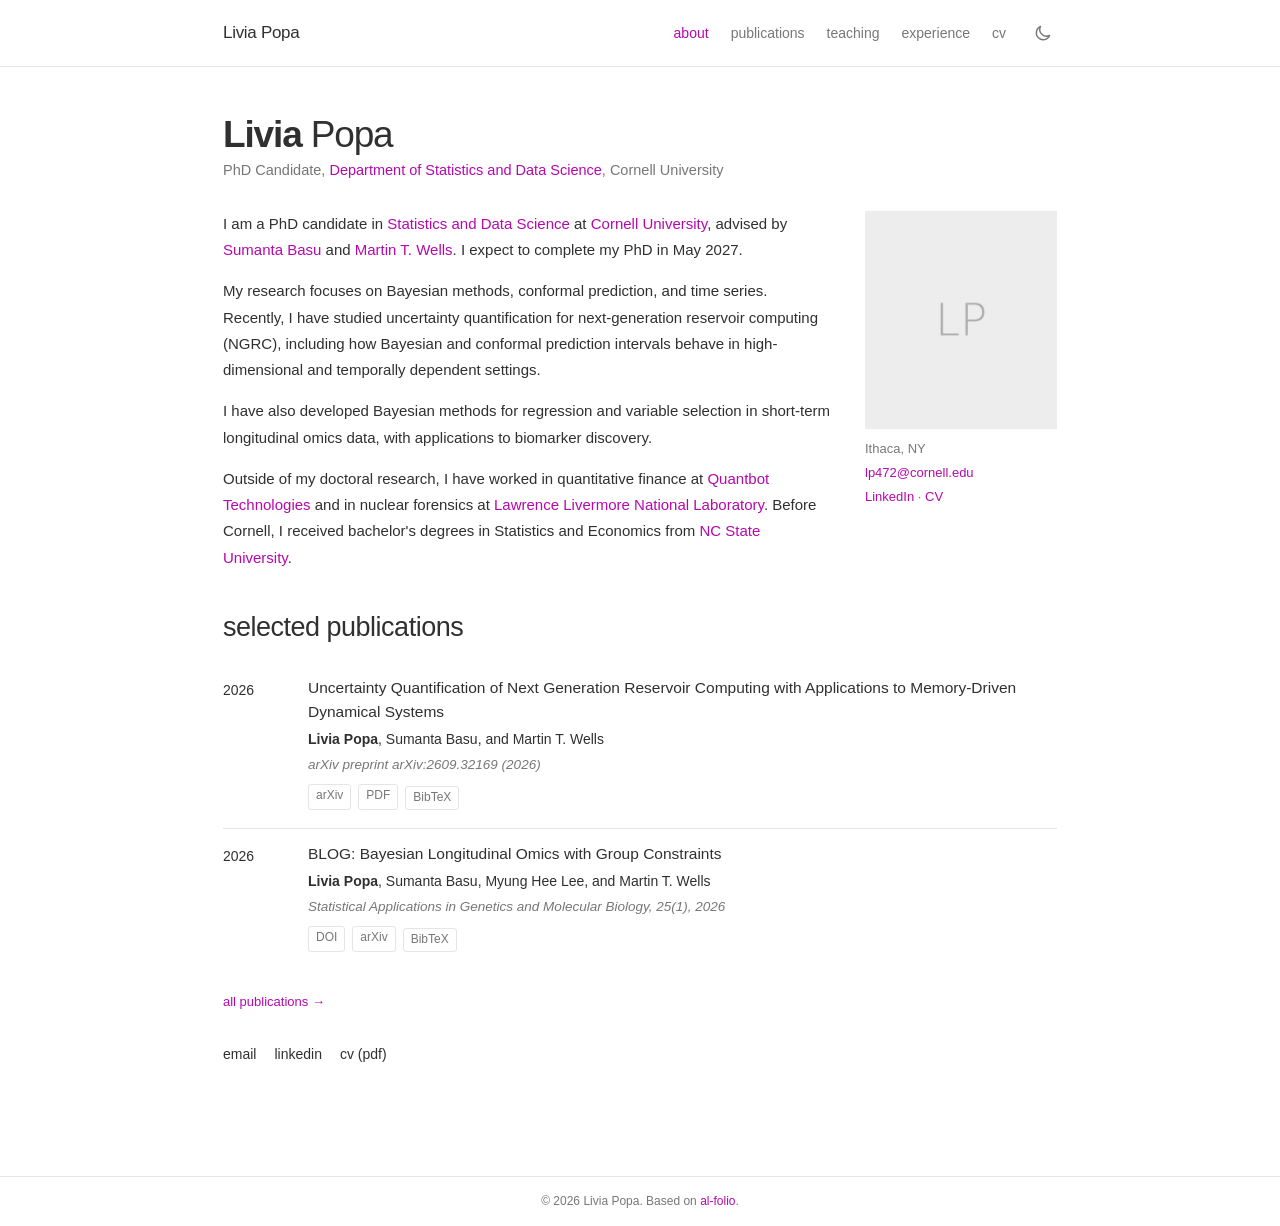
==== index.html @ 830e2919 "Add files via upload" ====
<!doctype html>
<html lang="en"><head><meta charset="utf-8"><meta name="viewport" content="width=device-width, initial-scale=1">
<title>About | Livia Popa</title><meta name="description" content="Livia Popa, PhD candidate in Statistics at Cornell University. Research in Bayesian inference, conformal prediction and time series.">
<link rel="stylesheet" href="assets/site.css"><link rel="icon" href="data:image/svg+xml,%3Csvg xmlns='http://www.w3.org/2000/svg' viewBox='0 0 64 64'%3E%3Ctext y='.9em' font-size='52'%3ELP%3C/text%3E%3C/svg%3E"><meta name="theme-color" content="#ffffff"></head>
<body><header class="site-header"><div class="navbar"><a class="brand" href="index.html">Livia Popa</a><div class="nav-right"><nav class="navlinks" id="primary-nav" data-navlinks aria-label="Main navigation"><a href="index.html" aria-current="page">about</a><a href="publications/index.html">publications</a><a href="teaching/index.html">teaching</a><a href="experience/index.html">experience</a><a href="cv/index.html">cv</a></nav><button class="icon-button" data-theme-toggle aria-label="Toggle color scheme" title="Toggle color scheme"><svg viewBox="0 0 24 24" aria-hidden="true"><path d="M20.8 15.3a9 9 0 0 1-12.1-12A9.2 9.2 0 1 0 20.8 15.3z"/></svg></button><button class="icon-button menu-btn" aria-label="Toggle navigation" aria-controls="primary-nav" aria-expanded="false" data-menu-toggle><svg viewBox="0 0 24 24" aria-hidden="true"><path d="M4 7h16M4 12h16M4 17h16"/></svg></button></div></div></header>
<main class="site-main" id="content"><h1 class="page-title"><strong>Livia</strong> Popa</h1>
<p class="page-subtitle">PhD Candidate, <a href="https://stat.cornell.edu/">Department of Statistics and Data Science</a>, Cornell University</p>
<div class="prose intro"><aside class="profile"><img src="assets/profile-placeholder.png" alt="Placeholder for Livia Popa's headshot"><div class="profile-detail"><p>Ithaca, NY</p><p><a href="mailto:lp472@cornell.edu">lp472@cornell.edu</a></p><p><a href="https://www.linkedin.com/in/livia-popa-23a018183/" target="_blank" rel="noopener noreferrer">LinkedIn</a> · <a href="assets/livia_popa_cv.pdf">CV</a></p></div></aside>
<p>I am a PhD candidate in <a href="https://stat.cornell.edu/">Statistics and Data Science</a> at <a href="https://www.cornell.edu/">Cornell University</a>, advised by <a href="https://stat.cornell.edu/people/sumanta-basu">Sumanta Basu</a> and <a href="https://stat.cornell.edu/people/martin-t-wells">Martin T. Wells</a>. I expect to complete my PhD in May 2027.</p>
<p>My research focuses on Bayesian methods, conformal prediction, and time series. Recently, I have studied uncertainty quantification for next-generation reservoir computing (NGRC), including how Bayesian and conformal prediction intervals behave in high-dimensional and temporally dependent settings.</p>
<p>I have also developed Bayesian methods for regression and variable selection in short-term longitudinal omics data, with applications to biomarker discovery.</p>
<p>Outside of my doctoral research, I have worked in quantitative finance at <a href="https://www.quantbot.com/">Quantbot Technologies</a> and in nuclear forensics at <a href="https://www.llnl.gov/">Lawrence Livermore National Laboratory</a>. Before Cornell, I received bachelor's degrees in Statistics and Economics from <a href="https://www.ncsu.edu/">NC State University</a>.</p>
</div>
<h2 class="section-title"><a href="publications/index.html">selected publications</a></h2>
<ol class="publications"><li class="pub" data-publication><div class="pub-year">2026</div><div>
  <a class="pub-title" href="https://arxiv.org/abs/2609.32169" target="_blank" rel="noopener noreferrer">Uncertainty Quantification of Next Generation Reservoir Computing with Applications to Memory-Driven Dynamical Systems</a>
  <p class="pub-authors"><strong>Livia Popa</strong>, Sumanta Basu, and Martin T. Wells</p><p class="pub-venue">arXiv preprint arXiv:2609.32169 (2026)</p>
  <div class="pub-links"><a href="https://arxiv.org/abs/2609.32169" target="_blank" rel="noopener noreferrer">arXiv</a><a href="https://arxiv.org/pdf/2609.32169" target="_blank" rel="noopener noreferrer">PDF</a>
  <details class="paper-details"><summary>BibTeX</summary><pre>@misc{popa2026ngrc,
  title={Uncertainty Quantification of Next Generation Reservoir Computing with Applications to Memory-Driven Dynamical Systems},
  author={Popa, Livia and Basu, Sumanta and Wells, Martin T.},
  year={2026},
  eprint={2609.32169},
  archivePrefix={arXiv},
  primaryClass={stat.ML}
}</pre></details></div>
  </div></li><li class="pub" data-publication><div class="pub-year">2026</div><div>
  <a class="pub-title" href="https://doi.org/10.1515/sagmb-2025-0039" target="_blank" rel="noopener noreferrer">BLOG: Bayesian Longitudinal Omics with Group Constraints</a>
  <p class="pub-authors"><strong>Livia Popa</strong>, Sumanta Basu, Myung Hee Lee, and Martin T. Wells</p><p class="pub-venue">Statistical Applications in Genetics and Molecular Biology, 25(1), 2026</p>
  <div class="pub-links"><a href="https://doi.org/10.1515/sagmb-2025-0039" target="_blank" rel="noopener noreferrer">DOI</a><a href="https://arxiv.org/abs/2505.11673" target="_blank" rel="noopener noreferrer">arXiv</a>
  <details class="paper-details"><summary>BibTeX</summary><pre>@article{popa2026blog,
  title={BLOG: Bayesian longitudinal omics with group constraints},
  author={Popa, Livia and Basu, Sumanta and Lee, Myung Hee and Wells, Martin T.},
  year={2026},
  journal={Statistical Applications in Genetics and Molecular Biology},
  volume={25},
  number={1},
  doi={10.1515/sagmb-2025-0039}
}</pre></details></div>
  </div></li></ol>
<p class="top-link"><a href="publications/index.html">all publications →</a></p>
<div class="social-line"><a href="mailto:lp472@cornell.edu">email</a><a href="https://www.linkedin.com/in/livia-popa-23a018183/" target="_blank" rel="noopener noreferrer">linkedin</a><a href="assets/livia_popa_cv.pdf">cv (pdf)</a></div></main><footer class="footer">© 2026 Livia Popa. Based on <a href="https://github.com/alshedivat/al-folio" target="_blank" rel="noopener noreferrer">al-folio</a>.</footer>
<script src="assets/site.js" defer></script></body></html>
---- assets/site.css ----
/* A quiet academic layout, closely following al-folio's classic page structure. */
:root { --bg:#fff; --text:#303030; --muted:#777; --subtle:#f3f3f3; --border:#e5e5e5; --accent:#b509ac; --link:#b509ac; }
html[data-theme="dark"] { --bg:#1c1c1d; --text:#ececec; --muted:#b9b9b9; --subtle:#29292b; --border:#404044; --accent:#db65d3; --link:#db65d3; }
*{box-sizing:border-box}
html{scroll-behavior:smooth} body{margin:0;background:var(--bg);color:var(--text);font-family:Roboto,Arial,Helvetica,sans-serif;font-size:15px;line-height:1.62;-webkit-font-smoothing:antialiased}
a{color:var(--link);text-decoration:none}a:hover{text-decoration:underline}
.site-header{height:67px;border-bottom:1px solid var(--border);width:100%;background:var(--bg)}
.navbar{height:100%;max-width:870px;padding:0 18px;margin:auto;display:flex;align-items:center;justify-content:space-between;gap:1rem}
.brand{font-size:17px;font-weight:500;letter-spacing:-.3px;color:var(--text);white-space:nowrap}.brand:hover{text-decoration:none;color:var(--accent)}
.nav-right{display:flex;align-items:center;gap:23px}.navlinks{display:flex;align-items:center;gap:22px}
.navlinks a{font-size:14px;color:var(--muted);white-space:nowrap}.navlinks a[aria-current="page"]{color:var(--accent)}.navlinks a:hover{color:var(--accent);text-decoration:none}
.icon-button{border:0;background:transparent;color:var(--muted);cursor:pointer;padding:5px;display:inline-flex;align-items:center;justify-content:center}.icon-button:hover{color:var(--accent)}
.icon-button svg{width:18px;height:18px;fill:none;stroke:currentColor;stroke-width:1.8;stroke-linecap:round;stroke-linejoin:round}
.menu-btn{display:none}
.site-main{max-width:870px;padding:43px 18px 110px;margin:auto;min-height:calc(100vh - 128px)}
.page-title{font-size:37px;letter-spacing:-1.15px;line-height:1.2;font-weight:300;margin:3px 0 2px}.page-title strong{font-weight:700}
.page-subtitle{color:var(--muted);margin:0 0 28px;font-size:14.5px}
.prose{font-size:15px;line-height:1.75}.prose p{margin:0 0 15px}
.intro{min-height:268px}.profile{float:right;width:192px;margin:0 0 20px 35px;}
.profile img{width:100%;height:218px;display:block;object-fit:cover}
.profile-detail{font-size:13px;line-height:1.45;color:var(--muted);padding-top:11px}.profile-detail p{margin:0 0 5px}.profile-detail a{font-size:13px}
.section-title{font-weight:300;font-size:27px;letter-spacing:-.5px;margin:35px 0 13px}.section-title a{color:inherit}.section-title a:hover{color:var(--link);text-decoration:none}
.publications{padding:0;margin:0;list-style:none}.pub{display:grid;grid-template-columns:70px minmax(0,1fr);gap:15px;padding:13px 0 18px;border-bottom:1px solid var(--border)}.pub:last-child{border-bottom:0}.pub-year{font-weight:500;color:var(--text);font-size:14px;padding-top:3px}.pub-title{font-size:15.5px;line-height:1.4;font-weight:500;color:var(--text)}.pub-title:hover{color:var(--link)}
.pub-authors{margin:5px 0 0;line-height:1.5;font-size:14px}.pub-authors strong{font-weight:600}.pub-venue{font-size:13.5px;color:var(--muted);font-style:italic;margin:4px 0 0}.pub-links{display:flex;gap:7px;margin-top:8px;flex-wrap:wrap}.pub-links a,.pub-links summary{display:inline-block;border:1px solid var(--border);border-radius:3px;padding:1px 7px;font-size:12px;color:var(--muted);line-height:1.65;cursor:pointer}.pub-links a:hover,.pub-links summary:hover{border-color:var(--accent);color:var(--accent);text-decoration:none}
.paper-details{margin-top:10px}.pub-links .paper-details{margin-top:0}.pub-links .paper-details[open]{flex-basis:100%}.paper-details pre{display:none}.paper-details[open] pre{display:block}.paper-details summary{width:max-content;list-style:none}.paper-details summary::-webkit-details-marker{display:none}.paper-details pre{white-space:pre-wrap;word-break:break-word;font-size:12px;line-height:1.5;background:var(--subtle);padding:12px;border:1px solid var(--border);border-radius:3px;margin:9px 0 0;max-width:100%;overflow-x:auto}
.section-lede{font-size:15px;color:var(--muted);margin:0 0 33px}.small-note{color:var(--muted);font-size:13px}
.top-link{font-size:13px;margin-top:21px}
.social-line{margin-top:31px;display:flex;align-items:center;gap:18px;font-size:14px}
.social-line a{color:var(--text)}.social-line a:hover{color:var(--link)}
.footer{border-top:1px solid var(--border);padding:15px 18px;text-align:center;color:var(--muted);font-size:12px}
.footer a{color:var(--link)}
.year-heading{font-size:25px;font-weight:300;margin:30px 0 12px;border-bottom:1px solid var(--border);padding-bottom:8px}
.search-field{margin:4px 0 30px;width:100%;max-width:350px;border:1px solid #d6d6d6;background:var(--bg);color:var(--text);font-family:inherit;font-size:14px;border-radius:4px;padding:9px 12px}.search-field:focus{outline:1px solid var(--accent);border-color:var(--accent)}
.entry{padding:2px 0 19px;margin-bottom:20px;border-bottom:1px solid var(--border)}.entry:last-child{border:0}.entry h2{font-size:18px;font-weight:500;margin:0 0 5px}.entry h3{font-size:16px;font-weight:500;margin:0 0 5px}.entry .role{margin:0 0 8px;color:var(--muted);font-size:14px}.entry p{margin:0 0 9px}.entry ul{padding-left:20px;margin:7px 0 0}.entry li{margin-bottom:6px}
.resume-intro{display:flex;align-items:start;justify-content:space-between;gap:25px}.download-cv{border:1px solid var(--border);color:var(--text);border-radius:3px;padding:6px 11px;font-size:13px;white-space:nowrap}.download-cv:hover{color:var(--accent);text-decoration:none;border-color:var(--accent)}
.cv-section{margin-top:34px}.cv-section h2{font-weight:300;font-size:25px;margin:0 0 16px;padding-bottom:7px;border-bottom:1px solid var(--border)}.cv-row{display:grid;grid-template-columns:145px 1fr;gap:20px;padding:5px 0 21px}.cv-date{font-size:13px;color:var(--muted)}.cv-heading{font-weight:500;font-size:15px;margin:0 0 3px}.cv-row p{margin:0 0 6px;font-size:14px}.cv-sub{color:var(--muted);font-size:13px!important}
@media (max-width:680px){.site-header{height:auto;min-height:62px}.navbar{min-height:62px;position:relative}.site-main{padding-top:34px;padding-bottom:80px}.menu-btn{display:inline-flex}.nav-right{gap:12px}.navlinks{display:none;flex:1 0 100%;width:100%;order:3;flex-direction:column;align-items:stretch;gap:0;border-top:1px solid var(--border);padding:6px 0 12px}.navlinks.open{display:flex;position:absolute;top:61px;left:0;right:0;width:100%;background:var(--bg);padding:9px 18px 12px;z-index:20;box-shadow:0 6px 12px rgba(0,0,0,.07)}.navlinks a{padding:10px 0}.page-title{font-size:34px}.profile{width:155px;margin:1px 0 15px 20px}.profile img{height:180px}.intro{min-height:0}.pub{grid-template-columns:54px minmax(0,1fr);gap:10px}.cv-row{grid-template-columns:1fr;gap:3px}.resume-intro{flex-direction:column;gap:8px}}
@media (max-width:430px){.site-main{padding-left:18px;padding-right:18px}.profile{float:none;width:165px;margin:0 0 17px}.profile img{height:185px}.profile-detail{padding-top:7px}.section-title{margin-top:32px}.page-subtitle{font-size:14px}.social-line{gap:15px}.pub-title{font-size:15px}}
@media (prefers-reduced-motion: reduce){html{scroll-behavior:auto}}
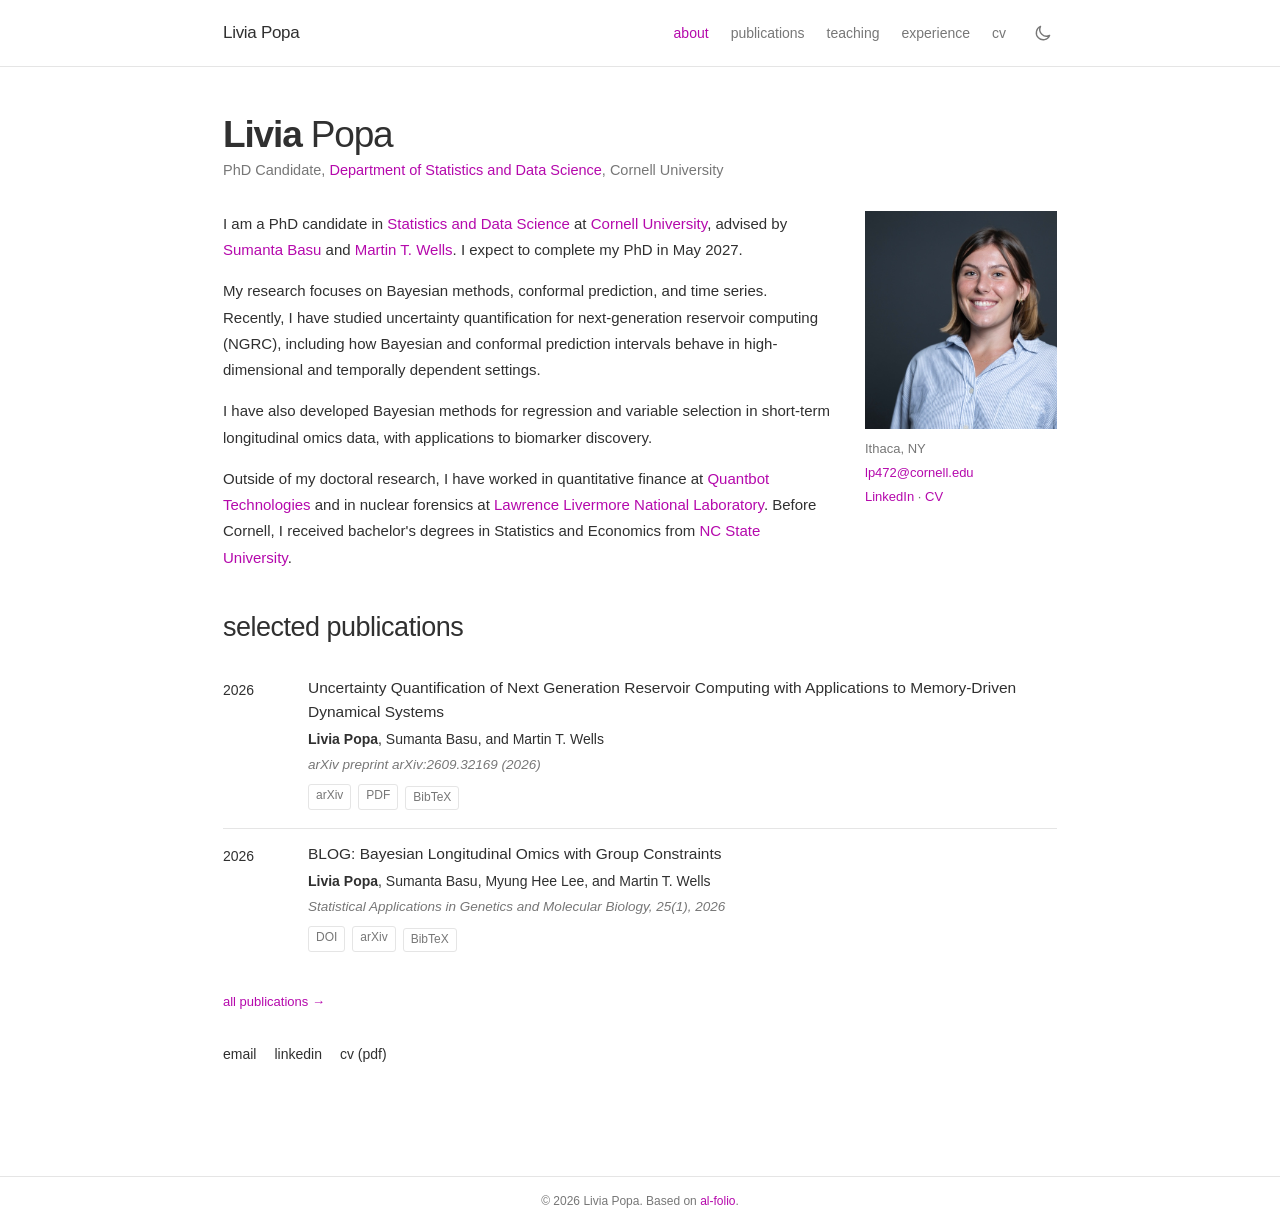
==== commit c4d0980c: "Update index.html" ====
--- a/index.html
+++ b/index.html
@@ -5,7 +5,7 @@
 <body><header class="site-header"><div class="navbar"><a class="brand" href="index.html">Livia Popa</a><div class="nav-right"><nav class="navlinks" id="primary-nav" data-navlinks aria-label="Main navigation"><a href="index.html" aria-current="page">about</a><a href="publications/index.html">publications</a><a href="teaching/index.html">teaching</a><a href="experience/index.html">experience</a><a href="cv/index.html">cv</a></nav><button class="icon-button" data-theme-toggle aria-label="Toggle color scheme" title="Toggle color scheme"><svg viewBox="0 0 24 24" aria-hidden="true"><path d="M20.8 15.3a9 9 0 0 1-12.1-12A9.2 9.2 0 1 0 20.8 15.3z"/></svg></button><button class="icon-button menu-btn" aria-label="Toggle navigation" aria-controls="primary-nav" aria-expanded="false" data-menu-toggle><svg viewBox="0 0 24 24" aria-hidden="true"><path d="M4 7h16M4 12h16M4 17h16"/></svg></button></div></div></header>
 <main class="site-main" id="content"><h1 class="page-title"><strong>Livia</strong> Popa</h1>
 <p class="page-subtitle">PhD Candidate, <a href="https://stat.cornell.edu/">Department of Statistics and Data Science</a>, Cornell University</p>
-<div class="prose intro"><aside class="profile"><img src="assets/profile-placeholder.png" alt="Placeholder for Livia Popa's headshot"><div class="profile-detail"><p>Ithaca, NY</p><p><a href="mailto:lp472@cornell.edu">lp472@cornell.edu</a></p><p><a href="https://www.linkedin.com/in/livia-popa-23a018183/" target="_blank" rel="noopener noreferrer">LinkedIn</a> · <a href="assets/livia_popa_cv.pdf">CV</a></p></div></aside>
+<div class="prose intro"><aside class="profile"><img src="assets/IMG_3485 4.jpg" alt="Livia Popa's headshot"><div class="profile-detail"><p>Ithaca, NY</p><p><a href="mailto:lp472@cornell.edu">lp472@cornell.edu</a></p><p><a href="https://www.linkedin.com/in/livia-popa-23a018183/" target="_blank" rel="noopener noreferrer">LinkedIn</a> · <a href="assets/livia_popa_cv.pdf">CV</a></p></div></aside>
 <p>I am a PhD candidate in <a href="https://stat.cornell.edu/">Statistics and Data Science</a> at <a href="https://www.cornell.edu/">Cornell University</a>, advised by <a href="https://stat.cornell.edu/people/sumanta-basu">Sumanta Basu</a> and <a href="https://stat.cornell.edu/people/martin-t-wells">Martin T. Wells</a>. I expect to complete my PhD in May 2027.</p>
 <p>My research focuses on Bayesian methods, conformal prediction, and time series. Recently, I have studied uncertainty quantification for next-generation reservoir computing (NGRC), including how Bayesian and conformal prediction intervals behave in high-dimensional and temporally dependent settings.</p>
 <p>I have also developed Bayesian methods for regression and variable selection in short-term longitudinal omics data, with applications to biomarker discovery.</p>
@@ -40,4 +40,4 @@
   </div></li></ol>
 <p class="top-link"><a href="publications/index.html">all publications →</a></p>
 <div class="social-line"><a href="mailto:lp472@cornell.edu">email</a><a href="https://www.linkedin.com/in/livia-popa-23a018183/" target="_blank" rel="noopener noreferrer">linkedin</a><a href="assets/livia_popa_cv.pdf">cv (pdf)</a></div></main><footer class="footer">© 2026 Livia Popa. Based on <a href="https://github.com/alshedivat/al-folio" target="_blank" rel="noopener noreferrer">al-folio</a>.</footer>
-<script src="assets/site.js" defer></script></body></html>+<script src="assets/site.js" defer></script></body></html>
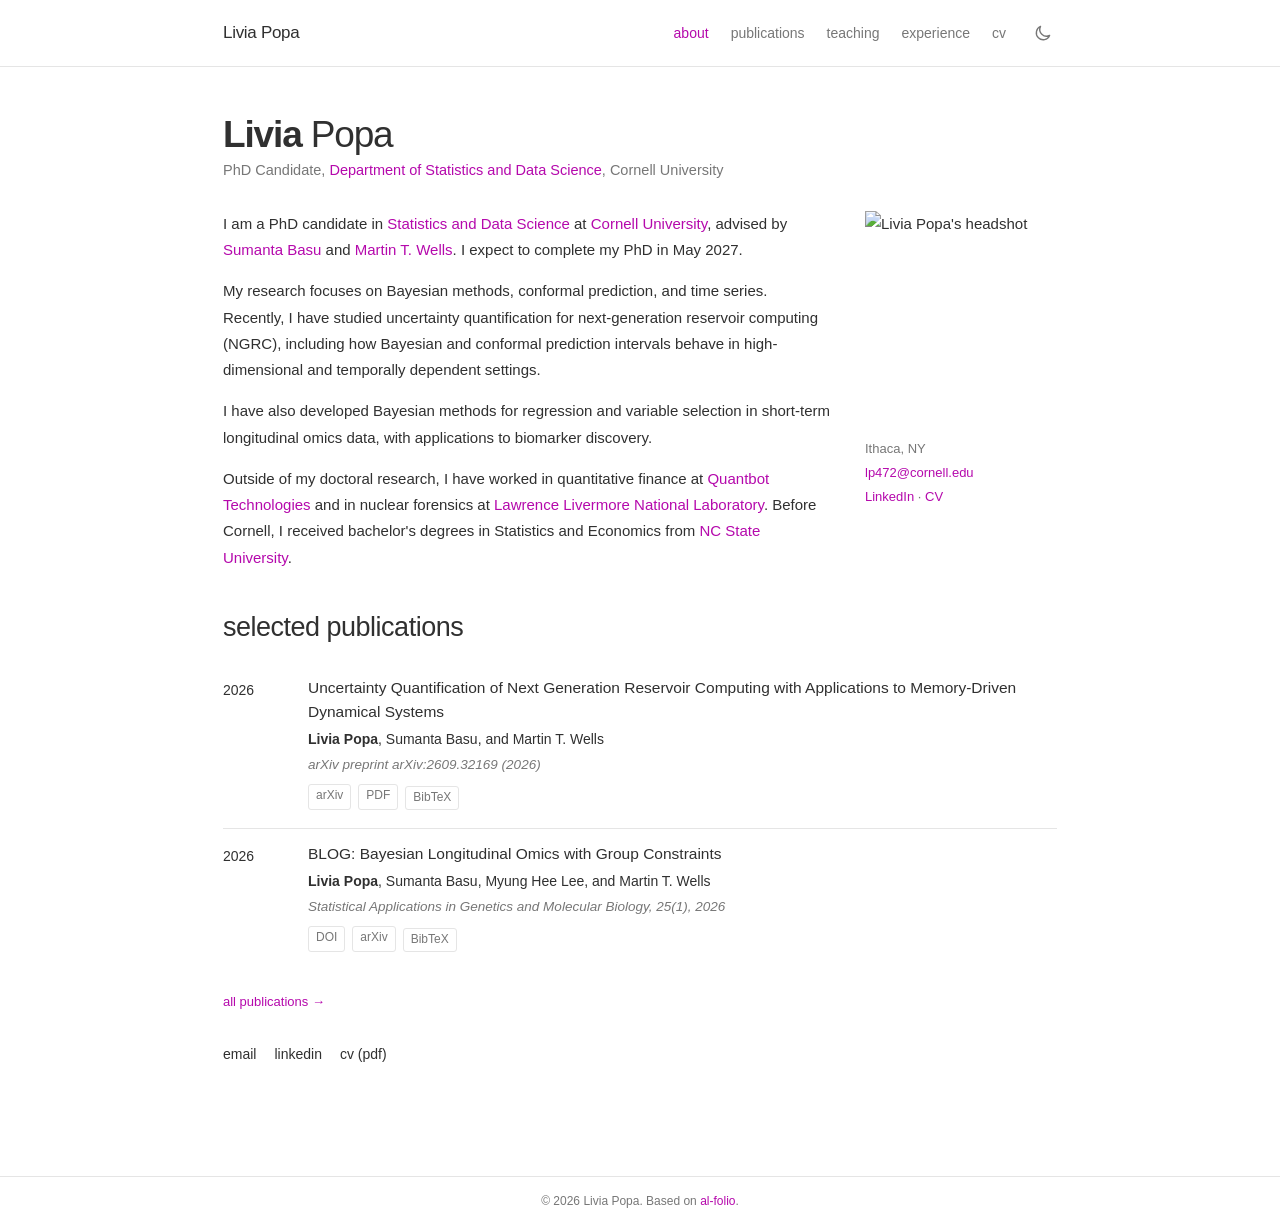
==== commit 66d63719: "Update index.html" ====
--- a/index.html
+++ b/index.html
@@ -5,7 +5,7 @@
 <body><header class="site-header"><div class="navbar"><a class="brand" href="index.html">Livia Popa</a><div class="nav-right"><nav class="navlinks" id="primary-nav" data-navlinks aria-label="Main navigation"><a href="index.html" aria-current="page">about</a><a href="publications/index.html">publications</a><a href="teaching/index.html">teaching</a><a href="experience/index.html">experience</a><a href="cv/index.html">cv</a></nav><button class="icon-button" data-theme-toggle aria-label="Toggle color scheme" title="Toggle color scheme"><svg viewBox="0 0 24 24" aria-hidden="true"><path d="M20.8 15.3a9 9 0 0 1-12.1-12A9.2 9.2 0 1 0 20.8 15.3z"/></svg></button><button class="icon-button menu-btn" aria-label="Toggle navigation" aria-controls="primary-nav" aria-expanded="false" data-menu-toggle><svg viewBox="0 0 24 24" aria-hidden="true"><path d="M4 7h16M4 12h16M4 17h16"/></svg></button></div></div></header>
 <main class="site-main" id="content"><h1 class="page-title"><strong>Livia</strong> Popa</h1>
 <p class="page-subtitle">PhD Candidate, <a href="https://stat.cornell.edu/">Department of Statistics and Data Science</a>, Cornell University</p>
-<div class="prose intro"><aside class="profile"><img src="assets/IMG_3485 4.jpg" alt="Livia Popa's headshot"><div class="profile-detail"><p>Ithaca, NY</p><p><a href="mailto:lp472@cornell.edu">lp472@cornell.edu</a></p><p><a href="https://www.linkedin.com/in/livia-popa-23a018183/" target="_blank" rel="noopener noreferrer">LinkedIn</a> · <a href="assets/livia_popa_cv.pdf">CV</a></p></div></aside>
+<div class="prose intro"><aside class="profile"><img src="assets/Livia_heashot.jpg" alt="Livia Popa's headshot"><div class="profile-detail"><p>Ithaca, NY</p><p><a href="mailto:lp472@cornell.edu">lp472@cornell.edu</a></p><p><a href="https://www.linkedin.com/in/livia-popa-23a018183/" target="_blank" rel="noopener noreferrer">LinkedIn</a> · <a href="assets/livia_popa_cv.pdf">CV</a></p></div></aside>
 <p>I am a PhD candidate in <a href="https://stat.cornell.edu/">Statistics and Data Science</a> at <a href="https://www.cornell.edu/">Cornell University</a>, advised by <a href="https://stat.cornell.edu/people/sumanta-basu">Sumanta Basu</a> and <a href="https://stat.cornell.edu/people/martin-t-wells">Martin T. Wells</a>. I expect to complete my PhD in May 2027.</p>
 <p>My research focuses on Bayesian methods, conformal prediction, and time series. Recently, I have studied uncertainty quantification for next-generation reservoir computing (NGRC), including how Bayesian and conformal prediction intervals behave in high-dimensional and temporally dependent settings.</p>
 <p>I have also developed Bayesian methods for regression and variable selection in short-term longitudinal omics data, with applications to biomarker discovery.</p>
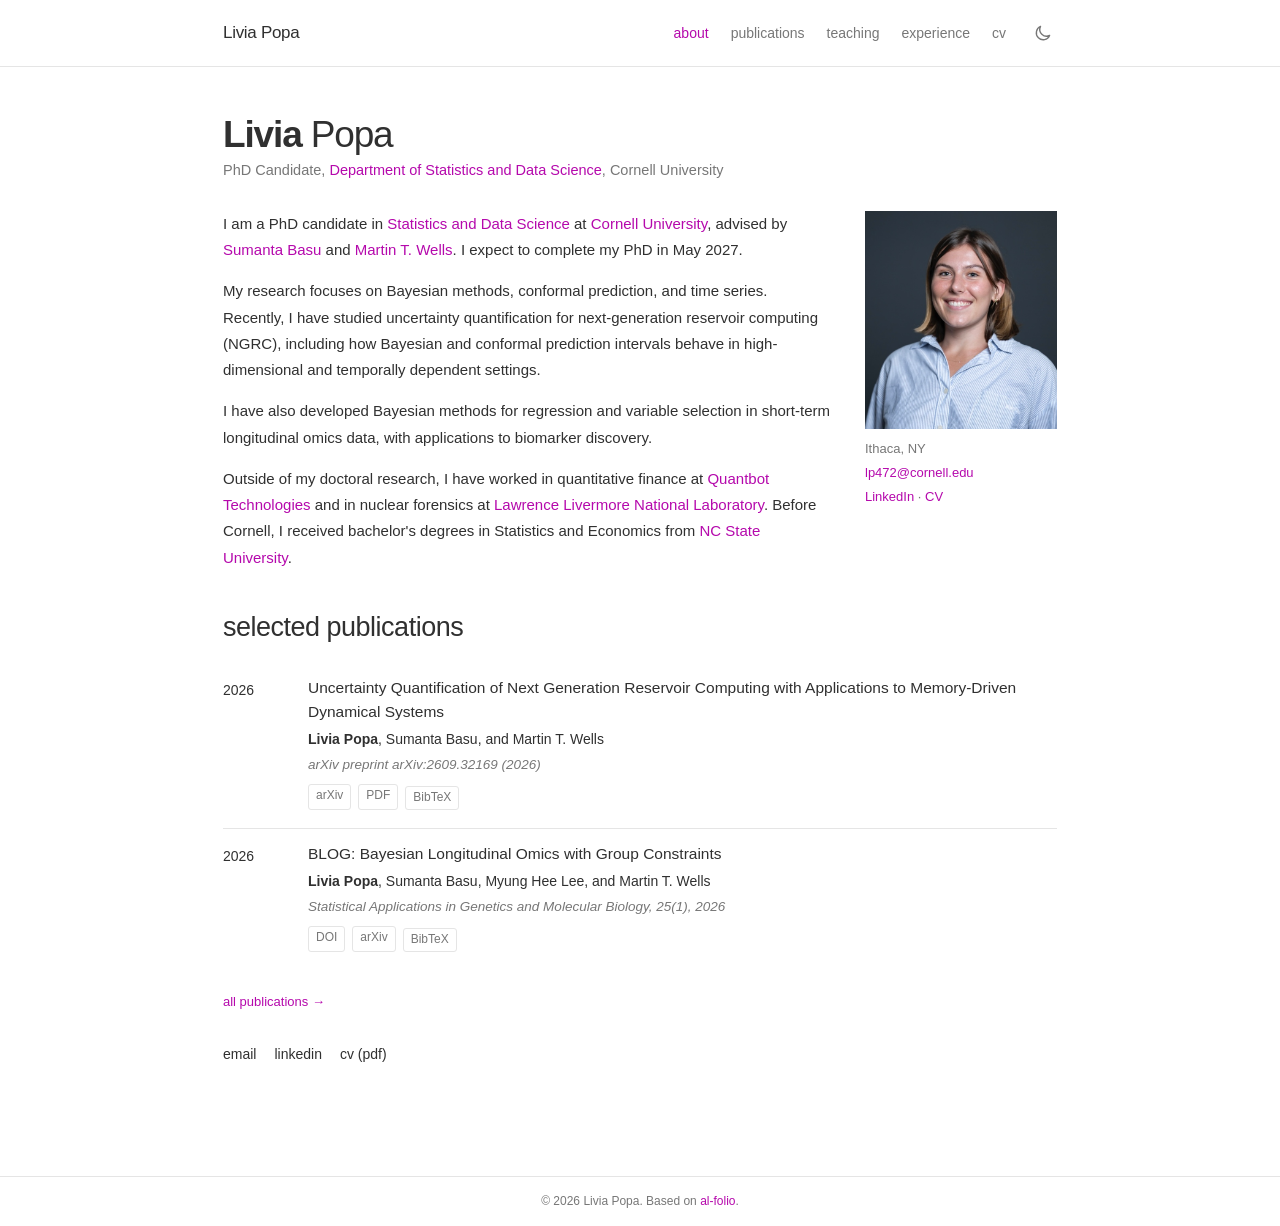
==== commit 1f5dc2fb: "Update index.html" ====
--- a/index.html
+++ b/index.html
@@ -5,7 +5,7 @@
 <body><header class="site-header"><div class="navbar"><a class="brand" href="index.html">Livia Popa</a><div class="nav-right"><nav class="navlinks" id="primary-nav" data-navlinks aria-label="Main navigation"><a href="index.html" aria-current="page">about</a><a href="publications/index.html">publications</a><a href="teaching/index.html">teaching</a><a href="experience/index.html">experience</a><a href="cv/index.html">cv</a></nav><button class="icon-button" data-theme-toggle aria-label="Toggle color scheme" title="Toggle color scheme"><svg viewBox="0 0 24 24" aria-hidden="true"><path d="M20.8 15.3a9 9 0 0 1-12.1-12A9.2 9.2 0 1 0 20.8 15.3z"/></svg></button><button class="icon-button menu-btn" aria-label="Toggle navigation" aria-controls="primary-nav" aria-expanded="false" data-menu-toggle><svg viewBox="0 0 24 24" aria-hidden="true"><path d="M4 7h16M4 12h16M4 17h16"/></svg></button></div></div></header>
 <main class="site-main" id="content"><h1 class="page-title"><strong>Livia</strong> Popa</h1>
 <p class="page-subtitle">PhD Candidate, <a href="https://stat.cornell.edu/">Department of Statistics and Data Science</a>, Cornell University</p>
-<div class="prose intro"><aside class="profile"><img src="assets/Livia_heashot.jpg" alt="Livia Popa's headshot"><div class="profile-detail"><p>Ithaca, NY</p><p><a href="mailto:lp472@cornell.edu">lp472@cornell.edu</a></p><p><a href="https://www.linkedin.com/in/livia-popa-23a018183/" target="_blank" rel="noopener noreferrer">LinkedIn</a> · <a href="assets/livia_popa_cv.pdf">CV</a></p></div></aside>
+<div class="prose intro"><aside class="profile"><img src="assets/Livia_headshot.jpg" alt="Livia Popa's headshot"><div class="profile-detail"><p>Ithaca, NY</p><p><a href="mailto:lp472@cornell.edu">lp472@cornell.edu</a></p><p><a href="https://www.linkedin.com/in/livia-popa-23a018183/" target="_blank" rel="noopener noreferrer">LinkedIn</a> · <a href="assets/livia_popa_cv.pdf">CV</a></p></div></aside>
 <p>I am a PhD candidate in <a href="https://stat.cornell.edu/">Statistics and Data Science</a> at <a href="https://www.cornell.edu/">Cornell University</a>, advised by <a href="https://stat.cornell.edu/people/sumanta-basu">Sumanta Basu</a> and <a href="https://stat.cornell.edu/people/martin-t-wells">Martin T. Wells</a>. I expect to complete my PhD in May 2027.</p>
 <p>My research focuses on Bayesian methods, conformal prediction, and time series. Recently, I have studied uncertainty quantification for next-generation reservoir computing (NGRC), including how Bayesian and conformal prediction intervals behave in high-dimensional and temporally dependent settings.</p>
 <p>I have also developed Bayesian methods for regression and variable selection in short-term longitudinal omics data, with applications to biomarker discovery.</p>
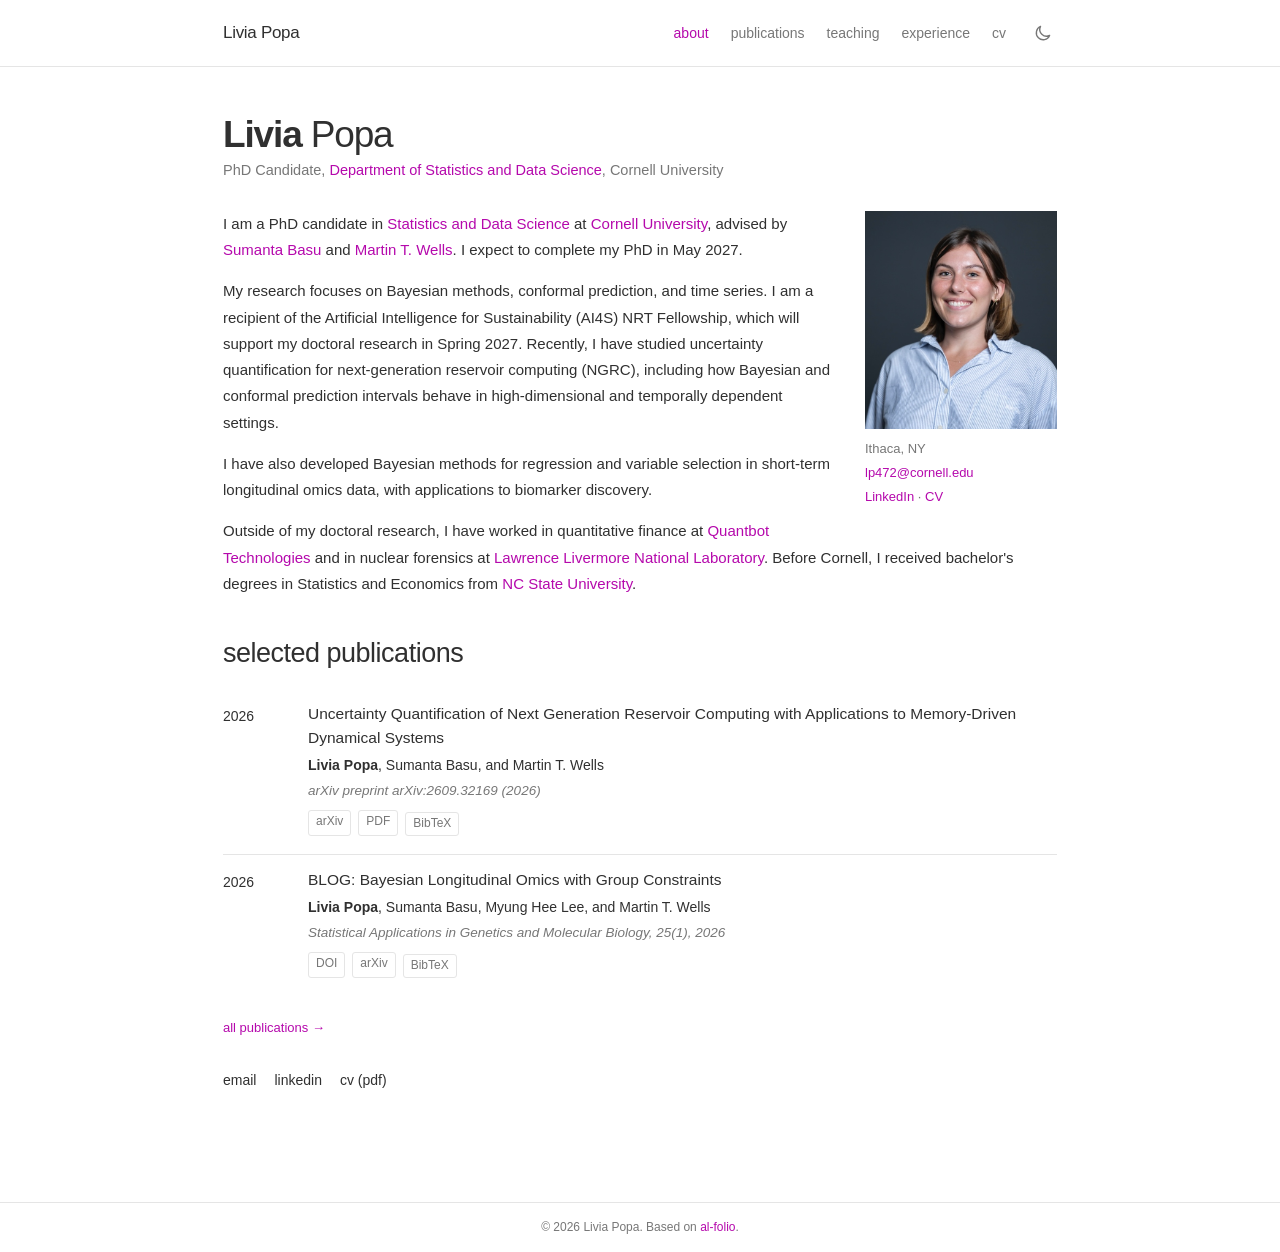
==== commit 306bd021: "Update index.html" ====
--- a/index.html
+++ b/index.html
@@ -7,7 +7,7 @@
 <p class="page-subtitle">PhD Candidate, <a href="https://stat.cornell.edu/">Department of Statistics and Data Science</a>, Cornell University</p>
 <div class="prose intro"><aside class="profile"><img src="assets/Livia_headshot.jpg" alt="Livia Popa's headshot"><div class="profile-detail"><p>Ithaca, NY</p><p><a href="mailto:lp472@cornell.edu">lp472@cornell.edu</a></p><p><a href="https://www.linkedin.com/in/livia-popa-23a018183/" target="_blank" rel="noopener noreferrer">LinkedIn</a> · <a href="assets/livia_popa_cv.pdf">CV</a></p></div></aside>
 <p>I am a PhD candidate in <a href="https://stat.cornell.edu/">Statistics and Data Science</a> at <a href="https://www.cornell.edu/">Cornell University</a>, advised by <a href="https://stat.cornell.edu/people/sumanta-basu">Sumanta Basu</a> and <a href="https://stat.cornell.edu/people/martin-t-wells">Martin T. Wells</a>. I expect to complete my PhD in May 2027.</p>
-<p>My research focuses on Bayesian methods, conformal prediction, and time series. Recently, I have studied uncertainty quantification for next-generation reservoir computing (NGRC), including how Bayesian and conformal prediction intervals behave in high-dimensional and temporally dependent settings.</p>
+<p>My research focuses on Bayesian methods, conformal prediction, and time series. I am a recipient of the Artificial Intelligence for Sustainability (AI4S) NRT Fellowship, which will support my doctoral research in Spring 2027. Recently, I have studied uncertainty quantification for next-generation reservoir computing (NGRC), including how Bayesian and conformal prediction intervals behave in high-dimensional and temporally dependent settings.</p>
 <p>I have also developed Bayesian methods for regression and variable selection in short-term longitudinal omics data, with applications to biomarker discovery.</p>
 <p>Outside of my doctoral research, I have worked in quantitative finance at <a href="https://www.quantbot.com/">Quantbot Technologies</a> and in nuclear forensics at <a href="https://www.llnl.gov/">Lawrence Livermore National Laboratory</a>. Before Cornell, I received bachelor's degrees in Statistics and Economics from <a href="https://www.ncsu.edu/">NC State University</a>.</p>
 </div>
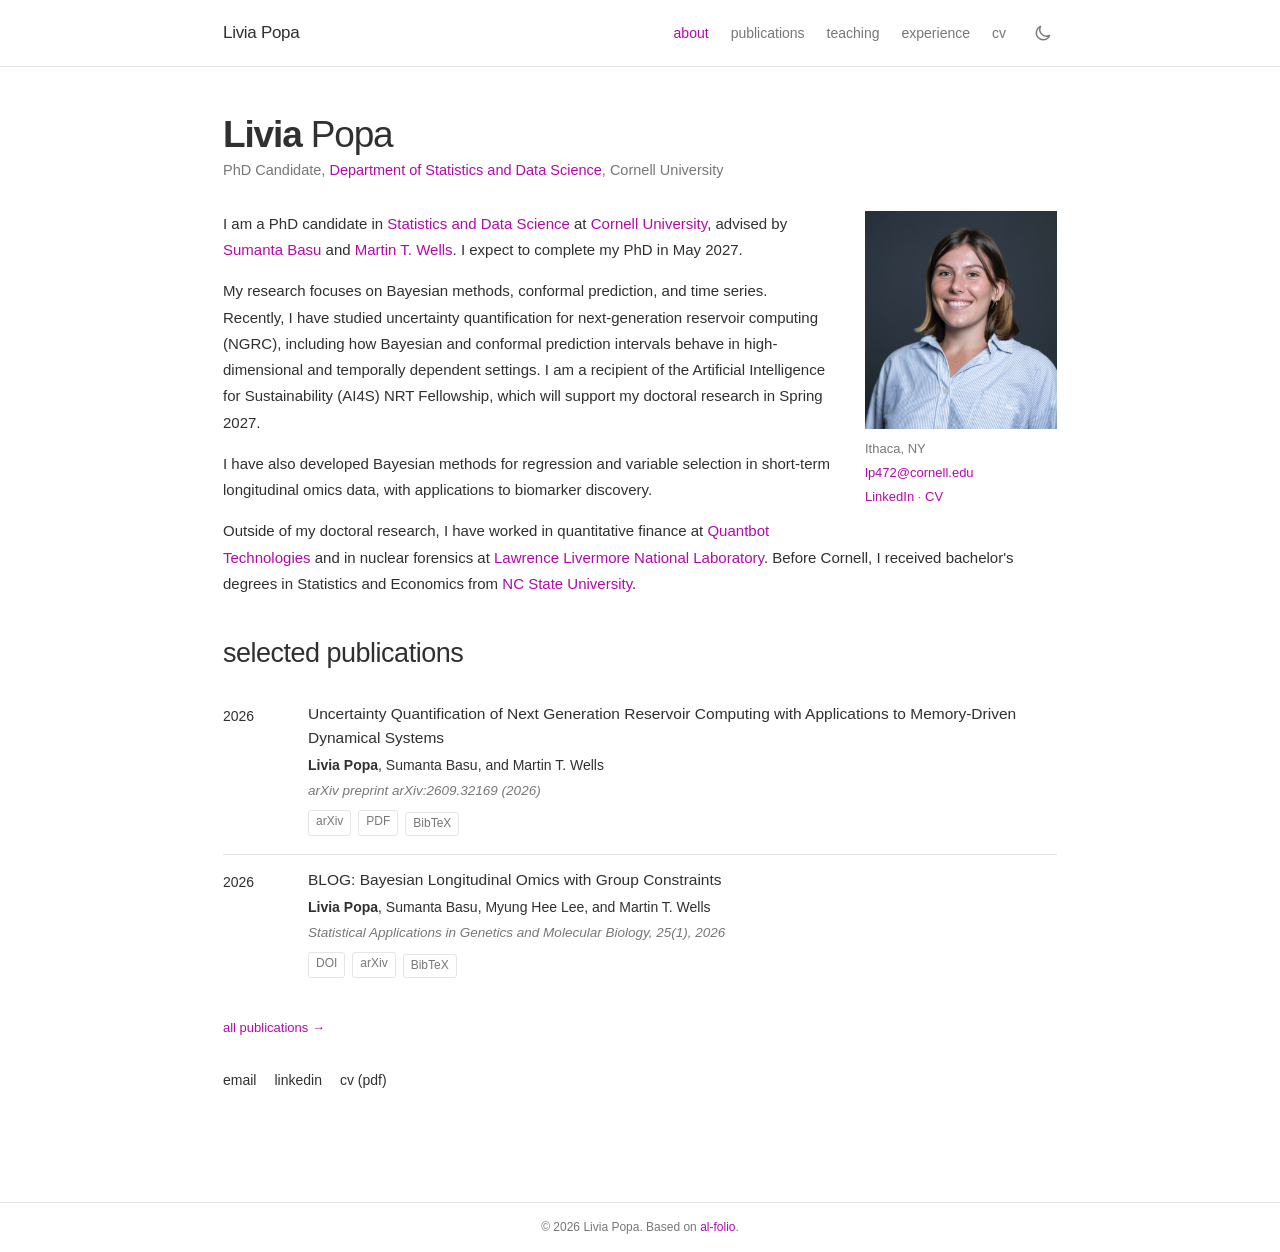
==== commit 2f3a7129: "Update index.html" ====
--- a/index.html
+++ b/index.html
@@ -7,7 +7,7 @@
 <p class="page-subtitle">PhD Candidate, <a href="https://stat.cornell.edu/">Department of Statistics and Data Science</a>, Cornell University</p>
 <div class="prose intro"><aside class="profile"><img src="assets/Livia_headshot.jpg" alt="Livia Popa's headshot"><div class="profile-detail"><p>Ithaca, NY</p><p><a href="mailto:lp472@cornell.edu">lp472@cornell.edu</a></p><p><a href="https://www.linkedin.com/in/livia-popa-23a018183/" target="_blank" rel="noopener noreferrer">LinkedIn</a> · <a href="assets/livia_popa_cv.pdf">CV</a></p></div></aside>
 <p>I am a PhD candidate in <a href="https://stat.cornell.edu/">Statistics and Data Science</a> at <a href="https://www.cornell.edu/">Cornell University</a>, advised by <a href="https://stat.cornell.edu/people/sumanta-basu">Sumanta Basu</a> and <a href="https://stat.cornell.edu/people/martin-t-wells">Martin T. Wells</a>. I expect to complete my PhD in May 2027.</p>
-<p>My research focuses on Bayesian methods, conformal prediction, and time series. I am a recipient of the Artificial Intelligence for Sustainability (AI4S) NRT Fellowship, which will support my doctoral research in Spring 2027. Recently, I have studied uncertainty quantification for next-generation reservoir computing (NGRC), including how Bayesian and conformal prediction intervals behave in high-dimensional and temporally dependent settings.</p>
+<p>My research focuses on Bayesian methods, conformal prediction, and time series. Recently, I have studied uncertainty quantification for next-generation reservoir computing (NGRC), including how Bayesian and conformal prediction intervals behave in high-dimensional and temporally dependent settings. I am a recipient of the Artificial Intelligence for Sustainability (AI4S) NRT Fellowship, which will support my doctoral research in Spring 2027.</p>
 <p>I have also developed Bayesian methods for regression and variable selection in short-term longitudinal omics data, with applications to biomarker discovery.</p>
 <p>Outside of my doctoral research, I have worked in quantitative finance at <a href="https://www.quantbot.com/">Quantbot Technologies</a> and in nuclear forensics at <a href="https://www.llnl.gov/">Lawrence Livermore National Laboratory</a>. Before Cornell, I received bachelor's degrees in Statistics and Economics from <a href="https://www.ncsu.edu/">NC State University</a>.</p>
 </div>
